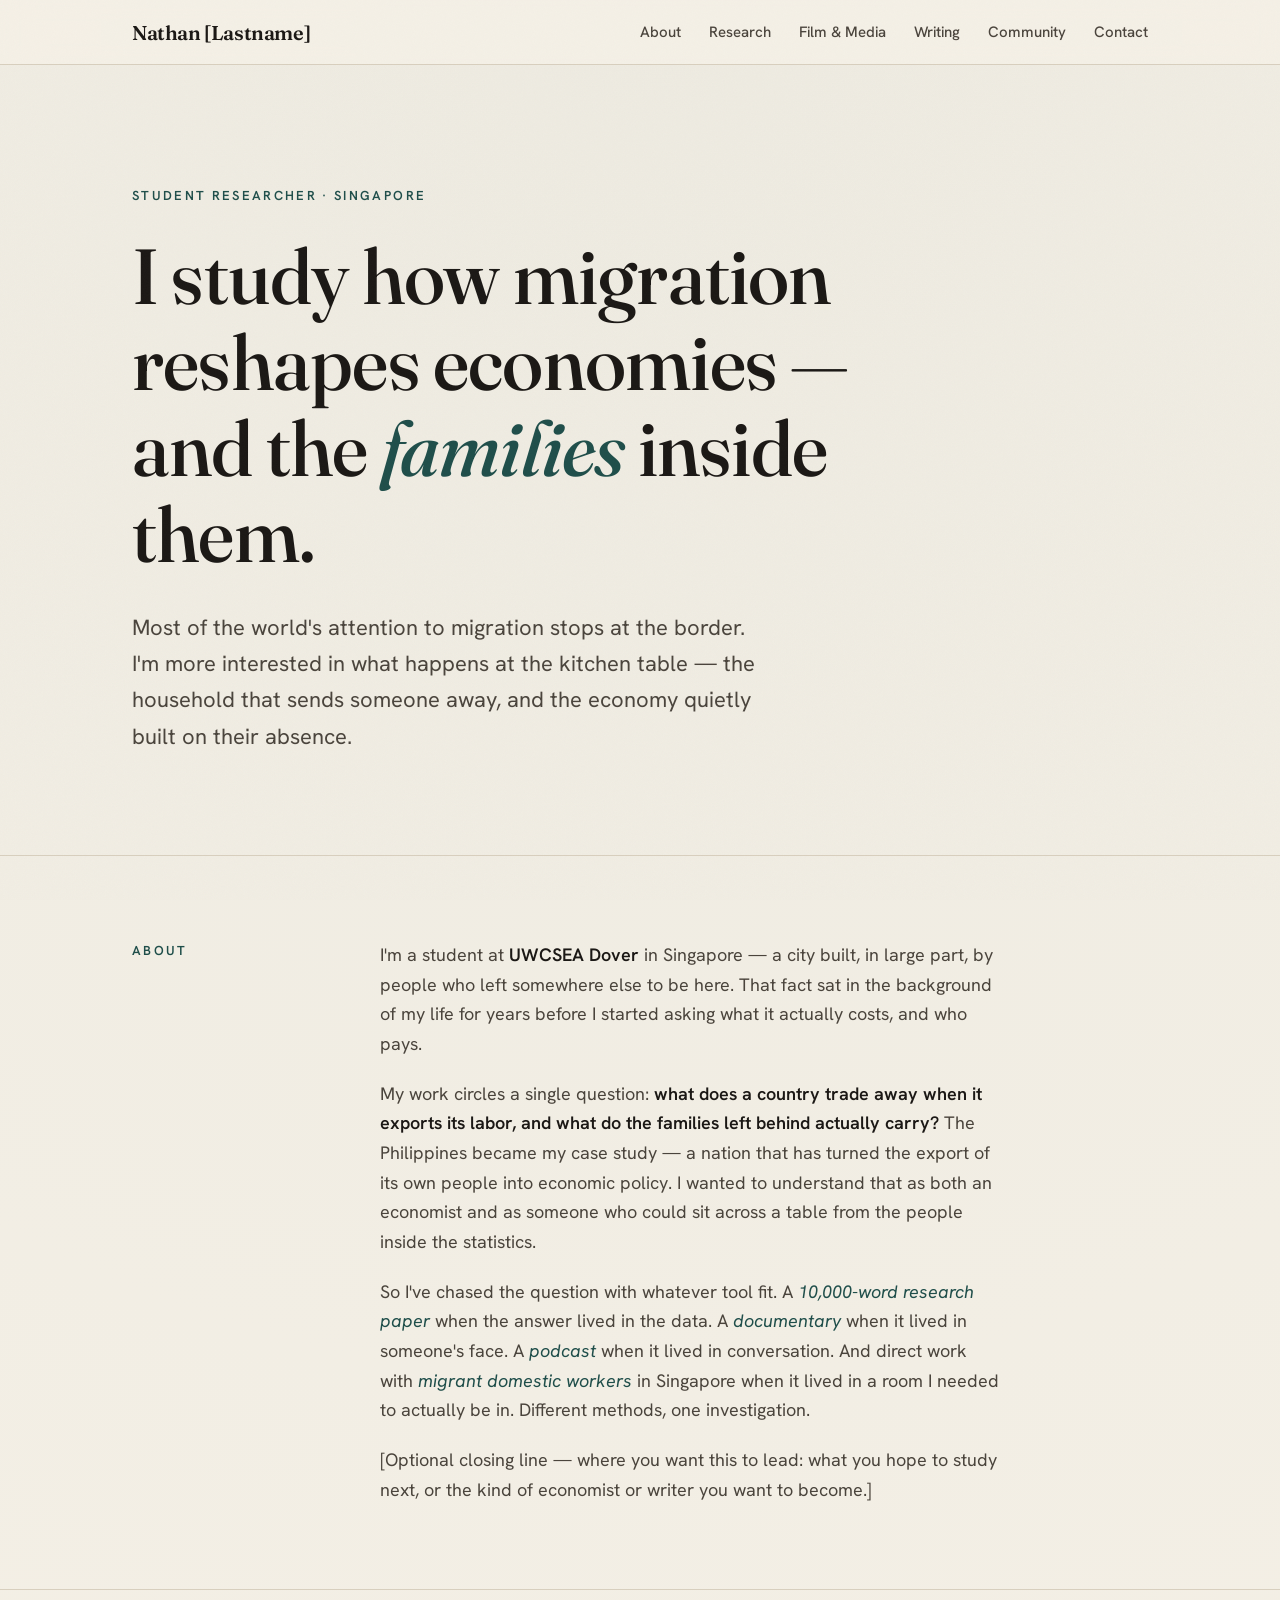
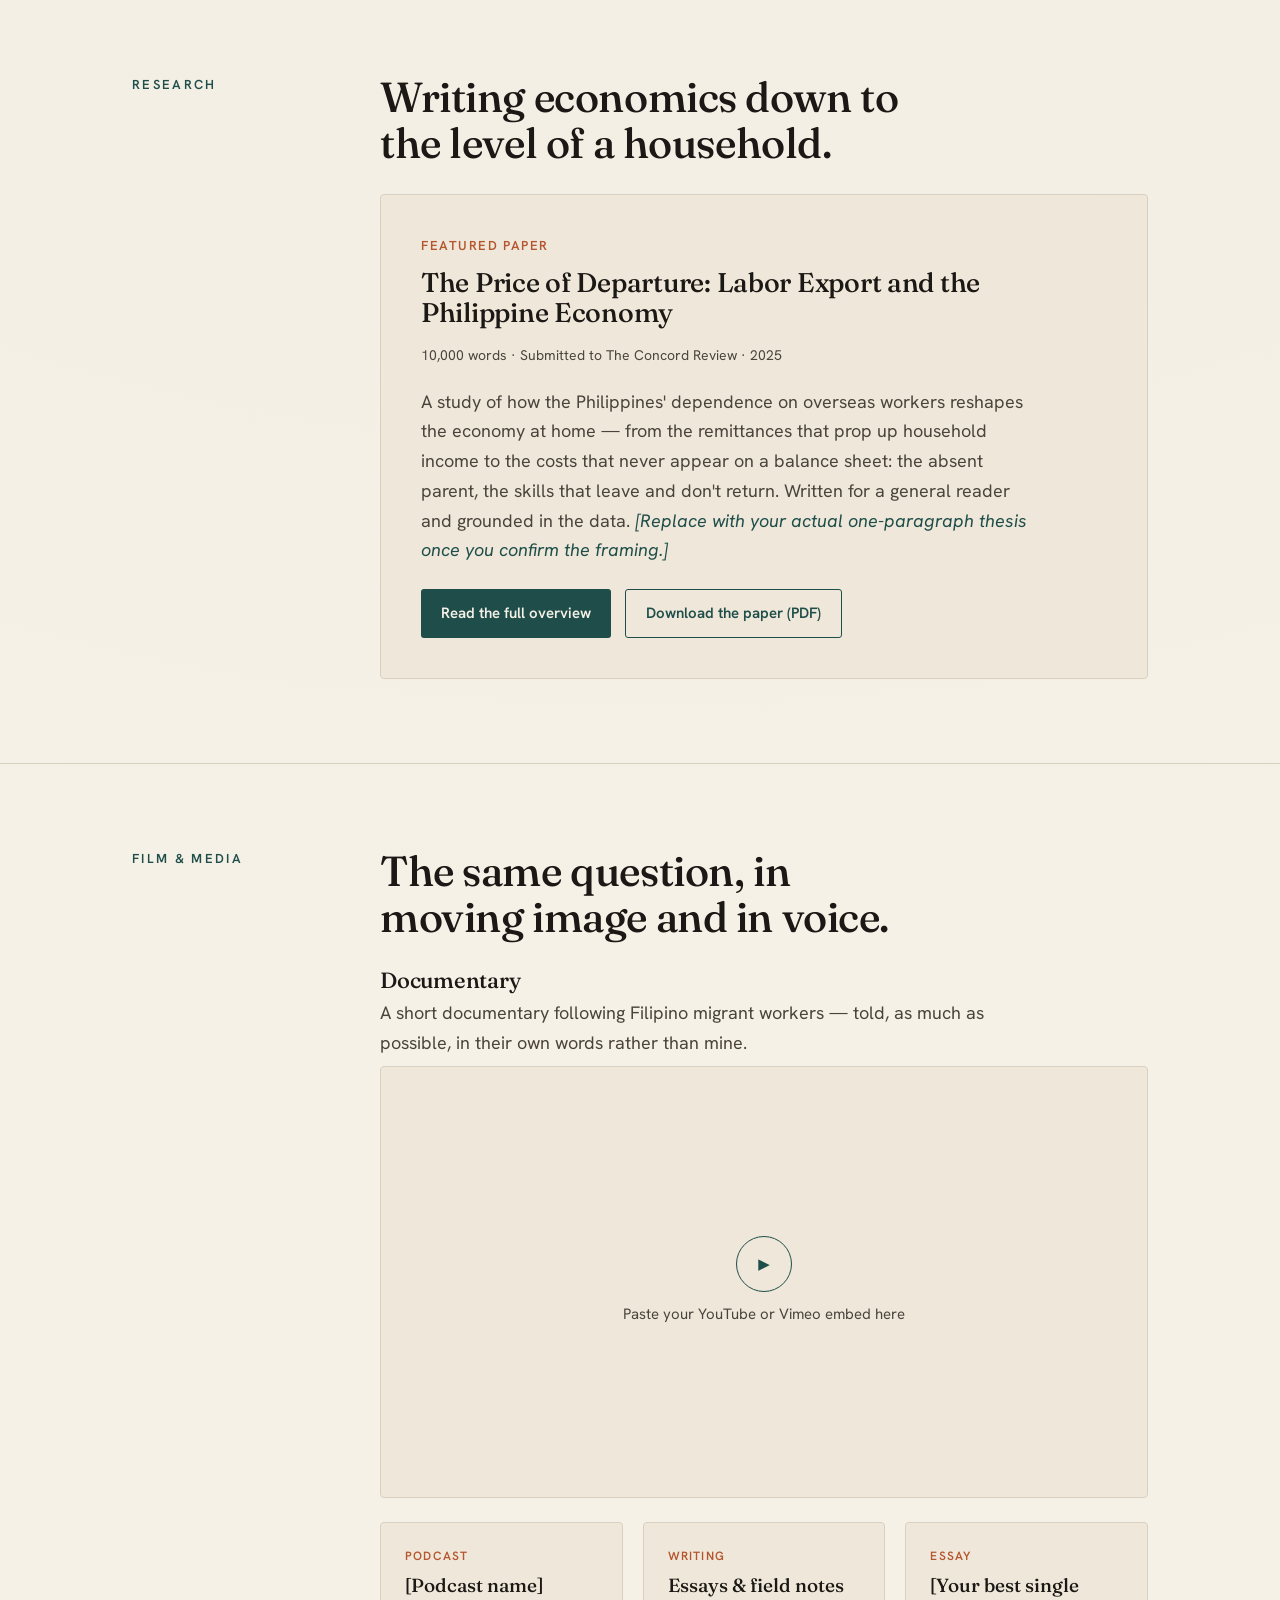
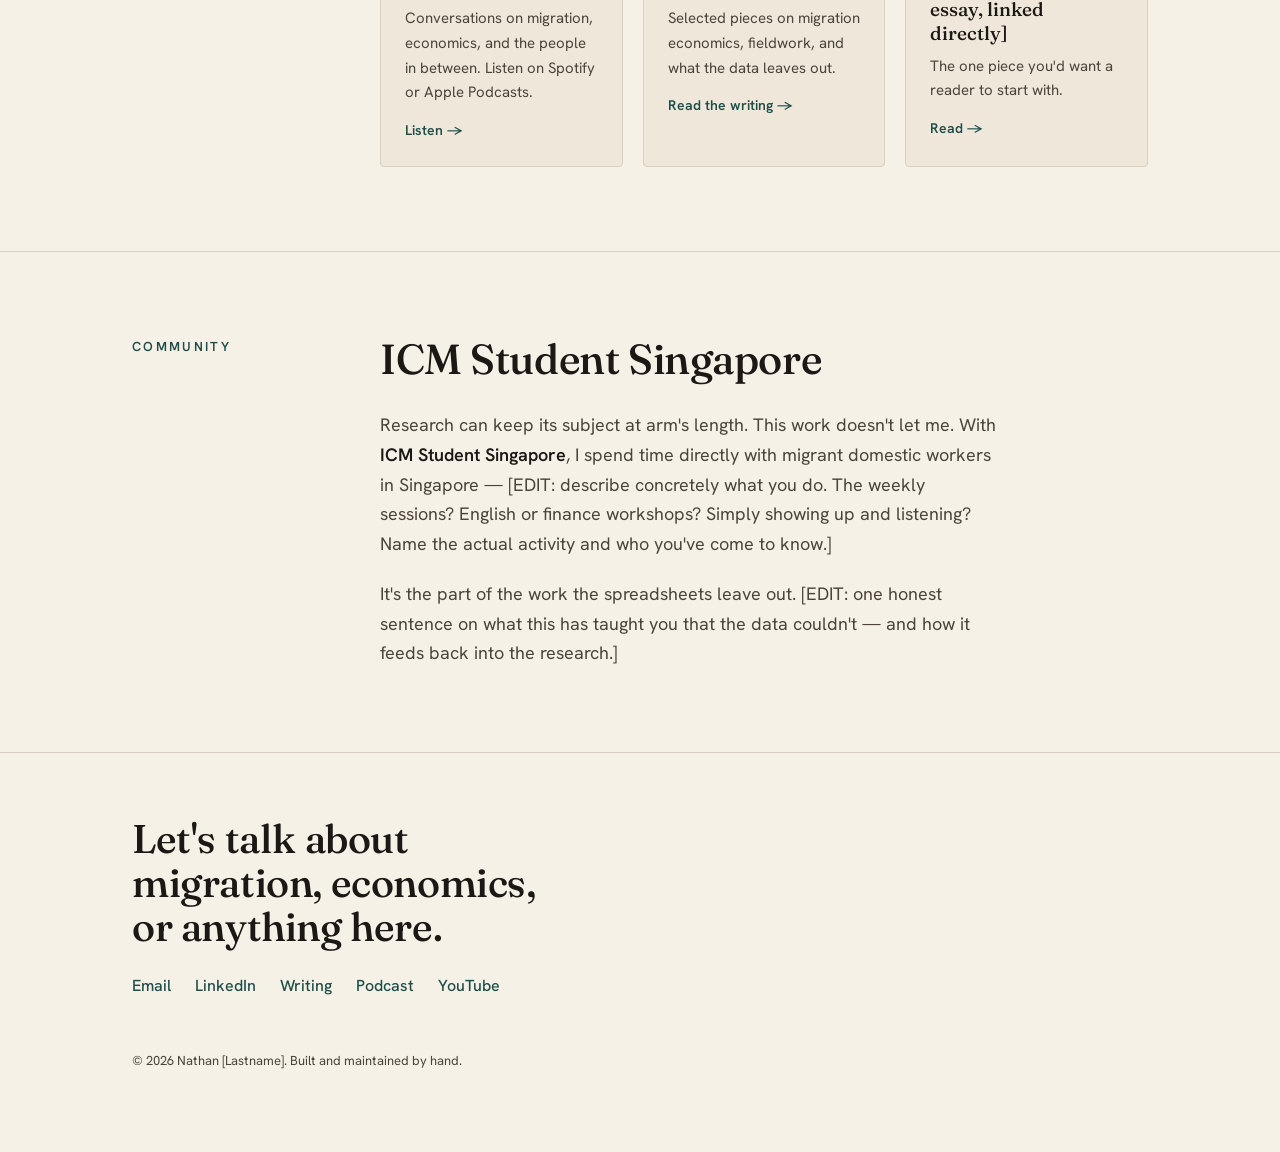
==== index.html @ 67491849 "Add files via upload" ====
<!DOCTYPE html>
<html lang="en">
<head>
<meta charset="UTF-8">
<meta name="viewport" content="width=device-width, initial-scale=1.0">
<title>Nathan [Lastname] — Migration Economics</title>
<meta name="description" content="Student researcher studying migration economics and the human texture of labor export.">
<link rel="preconnect" href="https://fonts.googleapis.com">
<link rel="preconnect" href="https://fonts.gstatic.com" crossorigin>
<link href="https://fonts.googleapis.com/css2?family=Fraunces:ital,opsz,wght@0,9..144,400;0,9..144,500;0,9..144,600;1,9..144,400&family=Hanken+Grotesk:wght@400;500;600&display=swap" rel="stylesheet">
<link rel="stylesheet" href="styles.css">
</head>
<body>

<nav>
  <div class="wrap">
    <a class="brand" href="index.html">Nathan [Lastname]</a>
    <div class="navlinks">
      <a href="#about">About</a>
      <a href="paper.html">Research</a>
      <a href="#media">Film &amp; Media</a>
      <a href="writing.html">Writing</a>
      <a href="#community">Community</a>
      <a href="#contact">Contact</a>
    </div>
  </div>
</nav>

<!-- ===================== HERO ===================== -->
<header class="hero" id="top">
  <div class="wrap">
    <div class="eyebrow reveal d1">Student Researcher &middot; Singapore</div>
    <h1 class="reveal d2">I study how migration reshapes economies &mdash; and the <em>families</em> inside them.</h1>
    <p class="lead reveal d3">
      Most of the world's attention to migration stops at the border. I'm more
      interested in what happens at the kitchen table &mdash; the household that sends
      someone away, and the economy quietly built on their absence.
    </p>
  </div>
</header>

<!-- ===================== ABOUT ===================== -->
<!-- FIRST-PASS COPY: written in a plausible voice. Make it TRUE to Nathan's
     actual story before publishing, especially the biographical specifics. -->
<section id="about">
  <div class="wrap split">
    <div class="sec-label">About</div>
    <div class="prose">
      <p>
        I'm a student at <strong>UWCSEA Dover</strong> in Singapore &mdash; a city built,
        in large part, by people who left somewhere else to be here. That fact sat
        in the background of my life for years before I started asking what it
        actually costs, and who pays.
      </p>
      <p>
        My work circles a single question: <strong>what does a country trade away
        when it exports its labor, and what do the families left behind actually
        carry?</strong> The Philippines became my case study &mdash; a nation that has
        turned the export of its own people into economic policy. I wanted to
        understand that as both an economist and as someone who could sit across a
        table from the people inside the statistics.
      </p>
      <p>
        So I've chased the question with whatever tool fit. A <em>10,000-word
        research paper</em> when the answer lived in the data. A <em>documentary</em>
        when it lived in someone's face. A <em>podcast</em> when it lived in
        conversation. And direct work with <em>migrant domestic workers</em> in
        Singapore when it lived in a room I needed to actually be in. Different
        methods, one investigation.
      </p>
      <p>
        [Optional closing line &mdash; where you want this to lead: what you hope to study
        next, or the kind of economist or writer you want to become.]
      </p>
    </div>
  </div>
</section>

<!-- ===================== RESEARCH ===================== -->
<section id="research">
  <div class="wrap split">
    <div class="sec-label">Research</div>
    <div>
      <h2 class="sec-title">Writing economics down to the level of a household.</h2>
      <div class="feature">
        <div class="kicker">Featured Paper</div>
        <h3>The Price of Departure: Labor Export and the Philippine Economy</h3>
        <div class="meta">10,000 words &middot; Submitted to The Concord Review &middot; 2025</div>
        <div class="prose" style="margin-bottom:24px;">
          <p>
            A study of how the Philippines' dependence on overseas workers reshapes
            the economy at home &mdash; from the remittances that prop up household income
            to the costs that never appear on a balance sheet: the absent parent, the
            skills that leave and don't return. Written for a general reader and
            grounded in the data. <em>[Replace with your actual one-paragraph thesis
            once you confirm the framing.]</em>
          </p>
        </div>
        <div class="btn-row">
          <a class="btn" href="paper.html">Read the full overview</a>
          <a class="btn ghost" href="#">Download the paper (PDF)</a>
        </div>
      </div>
    </div>
  </div>
</section>

<!-- ===================== FILM & MEDIA ===================== -->
<section id="media">
  <div class="wrap split">
    <div class="sec-label">Film &amp; Media</div>
    <div>
      <h2 class="sec-title">The same question, in moving image and in voice.</h2>

      <h3 style="font-size:22px;margin:8px 0 6px;">Documentary</h3>
      <p class="prose" style="margin-bottom:8px;">
        A short documentary following Filipino migrant workers &mdash; told, as much as
        possible, in their own words rather than mine.
      </p>
      <div class="video-frame">
        <!-- TO EMBED: replace this placeholder with your YouTube/Vimeo iframe -->
        <div class="video-placeholder">
          <div class="play">&#9654;</div>
          <div>Paste your YouTube or Vimeo embed here</div>
        </div>
      </div>

      <div class="cards">
        <a class="card" href="#">
          <div class="tag">Podcast</div>
          <h4>[Podcast name]</h4>
          <p>Conversations on migration, economics, and the people in between. Listen on Spotify or Apple Podcasts.</p>
          <div class="arrow">Listen &rarr;</div>
        </a>
        <a class="card" href="writing.html">
          <div class="tag">Writing</div>
          <h4>Essays &amp; field notes</h4>
          <p>Selected pieces on migration economics, fieldwork, and what the data leaves out.</p>
          <div class="arrow">Read the writing &rarr;</div>
        </a>
        <a class="card" href="#">
          <div class="tag">Essay</div>
          <h4>[Your best single essay, linked directly]</h4>
          <p>The one piece you'd want a reader to start with.</p>
          <div class="arrow">Read &rarr;</div>
        </a>
      </div>
    </div>
  </div>
</section>

<!-- ===================== COMMUNITY ===================== -->
<section id="community">
  <div class="wrap split">
    <div class="sec-label">Community</div>
    <div class="prose">
      <h2 class="sec-title" style="color:var(--ink);">ICM Student Singapore</h2>
      <p>
        Research can keep its subject at arm's length. This work doesn't let me.
        With <strong>ICM Student Singapore</strong>, I spend time directly with
        migrant domestic workers in Singapore &mdash; [EDIT: describe concretely what you
        do. The weekly sessions? English or finance workshops? Simply showing up and
        listening? Name the actual activity and who you've come to know.]
      </p>
      <p>
        It's the part of the work the spreadsheets leave out. [EDIT: one honest
        sentence on what this has taught you that the data couldn't &mdash; and how it
        feeds back into the research.]
      </p>
    </div>
  </div>
</section>

<!-- ===================== FOOTER ===================== -->
<footer id="contact">
  <div class="wrap">
    <h2>Let's talk about migration, economics, or anything here.</h2>
    <div class="foot-links">
      <a href="mailto:hello@example.com">Email</a>
      <a href="#">LinkedIn</a>
      <a href="writing.html">Writing</a>
      <a href="#">Podcast</a>
      <a href="#">YouTube</a>
    </div>
    <div class="colophon">&copy; <span id="year"></span> Nathan [Lastname]. Built and maintained by hand.</div>
  </div>
</footer>

<script>document.getElementById('year').textContent = new Date().getFullYear();</script>
</body>
</html>
---- styles.css ----
/* ============================================================
   SHARED STYLES — edit the theme here once, applies to every page
   ============================================================ */
:root{
  --paper:      #F6F1E7;   /* warm background */
  --paper-2:    #EFE8DA;   /* slightly deeper panel */
  --ink:        #1B1815;   /* near-black text */
  --ink-soft:   #4A443C;   /* secondary text */
  --line:       #D8CFBE;   /* hairlines / borders */
  --accent:     #1F4E4A;   /* deep teal — the one accent color */
  --accent-2:   #B5562F;   /* clay, used very sparingly */
  --maxw:       1080px;
}

*{ box-sizing:border-box; margin:0; padding:0; }
html{ scroll-behavior:smooth; }

body{
  background:var(--paper);
  color:var(--ink);
  font-family:"Hanken Grotesk", system-ui, sans-serif;
  font-size:18px;
  line-height:1.65;
  -webkit-font-smoothing:antialiased;
  background-image:radial-gradient(circle at 50% 0%, rgba(31,78,74,0.04), transparent 60%);
}

/* faint film-grain overlay */
body::before{
  content:""; position:fixed; inset:0; pointer-events:none; z-index:9999; opacity:0.025;
  background-image:url("data:image/svg+xml,%3Csvg xmlns='http://www.w3.org/2000/svg' width='120' height='120'%3E%3Cfilter id='n'%3E%3CfeTurbulence type='fractalNoise' baseFrequency='0.9' numOctaves='3'/%3E%3C/filter%3E%3Crect width='100%25' height='100%25' filter='url(%23n)'/%3E%3C/svg%3E");
}

h1,h2,h3{ font-family:"Fraunces", Georgia, serif; font-weight:500; line-height:1.1; letter-spacing:-0.01em; }
a{ color:inherit; text-decoration:none; }
.wrap{ max-width:var(--maxw); margin:0 auto; padding:0 32px; }

/* ---------- NAV ---------- */
nav{
  position:sticky; top:0; z-index:100;
  background:rgba(246,241,231,0.82); backdrop-filter:blur(8px);
  border-bottom:1px solid var(--line);
}
nav .wrap{ display:flex; align-items:center; justify-content:space-between; height:64px; }
.brand{ font-family:"Fraunces", serif; font-size:20px; font-weight:600; letter-spacing:-0.02em; }
.navlinks{ display:flex; gap:28px; font-size:15px; font-weight:500; }
.navlinks a{ color:var(--ink-soft); position:relative; transition:color .2s; }
.navlinks a:hover, .navlinks a.active{ color:var(--accent); }
.navlinks a::after{ content:""; position:absolute; left:0; bottom:-4px; width:0; height:1.5px; background:var(--accent); transition:width .25s ease; }
.navlinks a:hover::after, .navlinks a.active::after{ width:100%; }
@media(max-width:680px){ .navlinks{ gap:18px; font-size:14px; } }

/* ---------- HERO ---------- */
header.hero{ padding:120px 0 100px; }
.hero .eyebrow{ font-size:13px; letter-spacing:0.18em; text-transform:uppercase; color:var(--accent); font-weight:600; margin-bottom:28px; }
.hero h1{ font-size:clamp(40px, 7vw, 78px); max-width:15ch; margin-bottom:32px; }
.hero h1 em{ font-style:italic; color:var(--accent); }
.hero p.lead{ font-size:clamp(18px,2.2vw,22px); max-width:52ch; color:var(--ink-soft); }

/* page-header (interior pages) */
header.page-head{ padding:96px 0 56px; }
header.page-head .eyebrow{ font-size:13px; letter-spacing:0.18em; text-transform:uppercase; color:var(--accent); font-weight:600; margin-bottom:20px; }
header.page-head h1{ font-size:clamp(34px,6vw,60px); max-width:18ch; margin-bottom:24px; }
header.page-head p.lead{ font-size:clamp(17px,2vw,20px); max-width:54ch; color:var(--ink-soft); }

/* staggered load */
.reveal{ opacity:0; transform:translateY(16px); animation:rise .8s cubic-bezier(.2,.7,.2,1) forwards; }
.reveal.d1{ animation-delay:.05s; } .reveal.d2{ animation-delay:.18s; } .reveal.d3{ animation-delay:.31s; }
@keyframes rise{ to{ opacity:1; transform:none; } }

/* ---------- SECTIONS ---------- */
section{ padding:84px 0; border-top:1px solid var(--line); }
.sec-label{ font-size:13px; letter-spacing:0.18em; text-transform:uppercase; color:var(--accent); font-weight:600; margin-bottom:18px; }
.sec-title{ font-size:clamp(28px,4vw,42px); margin-bottom:28px; max-width:20ch; }
.prose{ max-width:62ch; color:var(--ink-soft); }
.prose p + p{ margin-top:20px; }
.prose strong{ color:var(--ink); font-weight:600; }
.prose em{ color:var(--accent); font-style:italic; }
.split{ display:grid; grid-template-columns:200px 1fr; gap:48px; align-items:start; }
@media(max-width:760px){ .split{ grid-template-columns:1fr; gap:16px; } }

/* ---------- FEATURE CARD ---------- */
.feature{ background:var(--paper-2); border:1px solid var(--line); border-radius:4px; padding:40px; margin-top:8px; }
.feature .kicker{ font-size:13px; letter-spacing:0.12em; text-transform:uppercase; color:var(--accent-2); font-weight:600; }
.feature h3{ font-size:27px; margin:12px 0 16px; }
.feature .meta{ font-size:14px; color:var(--ink-soft); margin-bottom:20px; }

/* ---------- BUTTONS ---------- */
.btn{ display:inline-flex; align-items:center; gap:8px; font-weight:600; font-size:15px; color:var(--paper); background:var(--accent); padding:11px 20px; border-radius:3px; transition:transform .15s, background .2s; }
.btn:hover{ background:#163a37; transform:translateY(-1px); }
.btn.ghost{ background:transparent; color:var(--accent); border:1px solid var(--accent); }
.btn.ghost:hover{ background:var(--accent); color:var(--paper); }
.btn-row{ display:flex; gap:14px; flex-wrap:wrap; }

/* ---------- VIDEO ---------- */
.video-frame{ position:relative; width:100%; aspect-ratio:16/9; background:var(--paper-2); border:1px solid var(--line); border-radius:4px; overflow:hidden; margin:8px 0 16px; }
.video-frame iframe{ position:absolute; inset:0; width:100%; height:100%; border:0; }
.video-placeholder{ position:absolute; inset:0; display:flex; flex-direction:column; align-items:center; justify-content:center; gap:10px; color:var(--ink-soft); text-align:center; padding:24px; font-size:15px; }
.video-placeholder .play{ width:56px; height:56px; border-radius:50%; border:1.5px solid var(--accent); display:flex; align-items:center; justify-content:center; color:var(--accent); }

/* ---------- CARDS ---------- */
.cards{ display:grid; grid-template-columns:repeat(auto-fit, minmax(240px,1fr)); gap:20px; margin-top:24px; }
.card{ background:var(--paper-2); border:1px solid var(--line); border-radius:4px; padding:24px; transition:transform .18s, border-color .2s; }
.card:hover{ transform:translateY(-3px); border-color:var(--accent); }
.card .tag{ font-size:12px; letter-spacing:0.1em; text-transform:uppercase; color:var(--accent-2); font-weight:600; }
.card h4{ font-family:"Fraunces",serif; font-size:19px; font-weight:500; margin:8px 0 8px; line-height:1.25; }
.card p{ font-size:15px; color:var(--ink-soft); }
.card .arrow{ margin-top:14px; font-size:14px; font-weight:600; color:var(--accent); }

/* ---------- WRITING LIST (essay index) ---------- */
.entry{ display:block; padding:32px 0; border-top:1px solid var(--line); transition:padding-left .2s; }
.entry:hover{ padding-left:10px; }
.entry:last-child{ border-bottom:1px solid var(--line); }
.entry .date{ font-size:13px; letter-spacing:0.08em; text-transform:uppercase; color:var(--accent-2); font-weight:600; }
.entry h3{ font-size:26px; margin:8px 0 10px; }
.entry p{ color:var(--ink-soft); max-width:60ch; }
.entry .arrow{ margin-top:12px; font-size:14px; font-weight:600; color:var(--accent); display:inline-block; }

/* ---------- PAPER PAGE bits ---------- */
.abstract{ font-size:20px; line-height:1.7; color:var(--ink); max-width:62ch; }
.abstract::first-letter{ font-family:"Fraunces",serif; font-size:64px; float:left; line-height:0.8; padding:8px 14px 0 0; color:var(--accent); }
.findings{ list-style:none; margin-top:8px; }
.findings li{ position:relative; padding:18px 0 18px 40px; border-bottom:1px solid var(--line); color:var(--ink-soft); }
.findings li:before{ content:counter(f,decimal-leading-zero); counter-increment:f; position:absolute; left:0; top:18px; font-family:"Fraunces",serif; color:var(--accent); font-size:18px; }
.findings{ counter-reset:f; }
.meta-grid{ display:grid; grid-template-columns:repeat(auto-fit,minmax(160px,1fr)); gap:24px; margin-top:8px; }
.meta-grid .item .k{ font-size:12px; letter-spacing:0.1em; text-transform:uppercase; color:var(--accent-2); font-weight:600; }
.meta-grid .item .v{ font-family:"Fraunces",serif; font-size:19px; margin-top:4px; }

/* ---------- FOOTER ---------- */
footer{ border-top:1px solid var(--line); padding:64px 0 80px; }
footer h2{ font-size:clamp(26px,4vw,40px); max-width:16ch; margin-bottom:24px; }
.foot-links{ display:flex; gap:24px; flex-wrap:wrap; font-weight:500; font-size:16px; }
.foot-links a{ color:var(--accent); border-bottom:1px solid transparent; padding-bottom:2px; transition:border-color .2s; }
.foot-links a:hover{ border-color:var(--accent); }
.colophon{ margin-top:48px; font-size:13px; color:var(--ink-soft); }
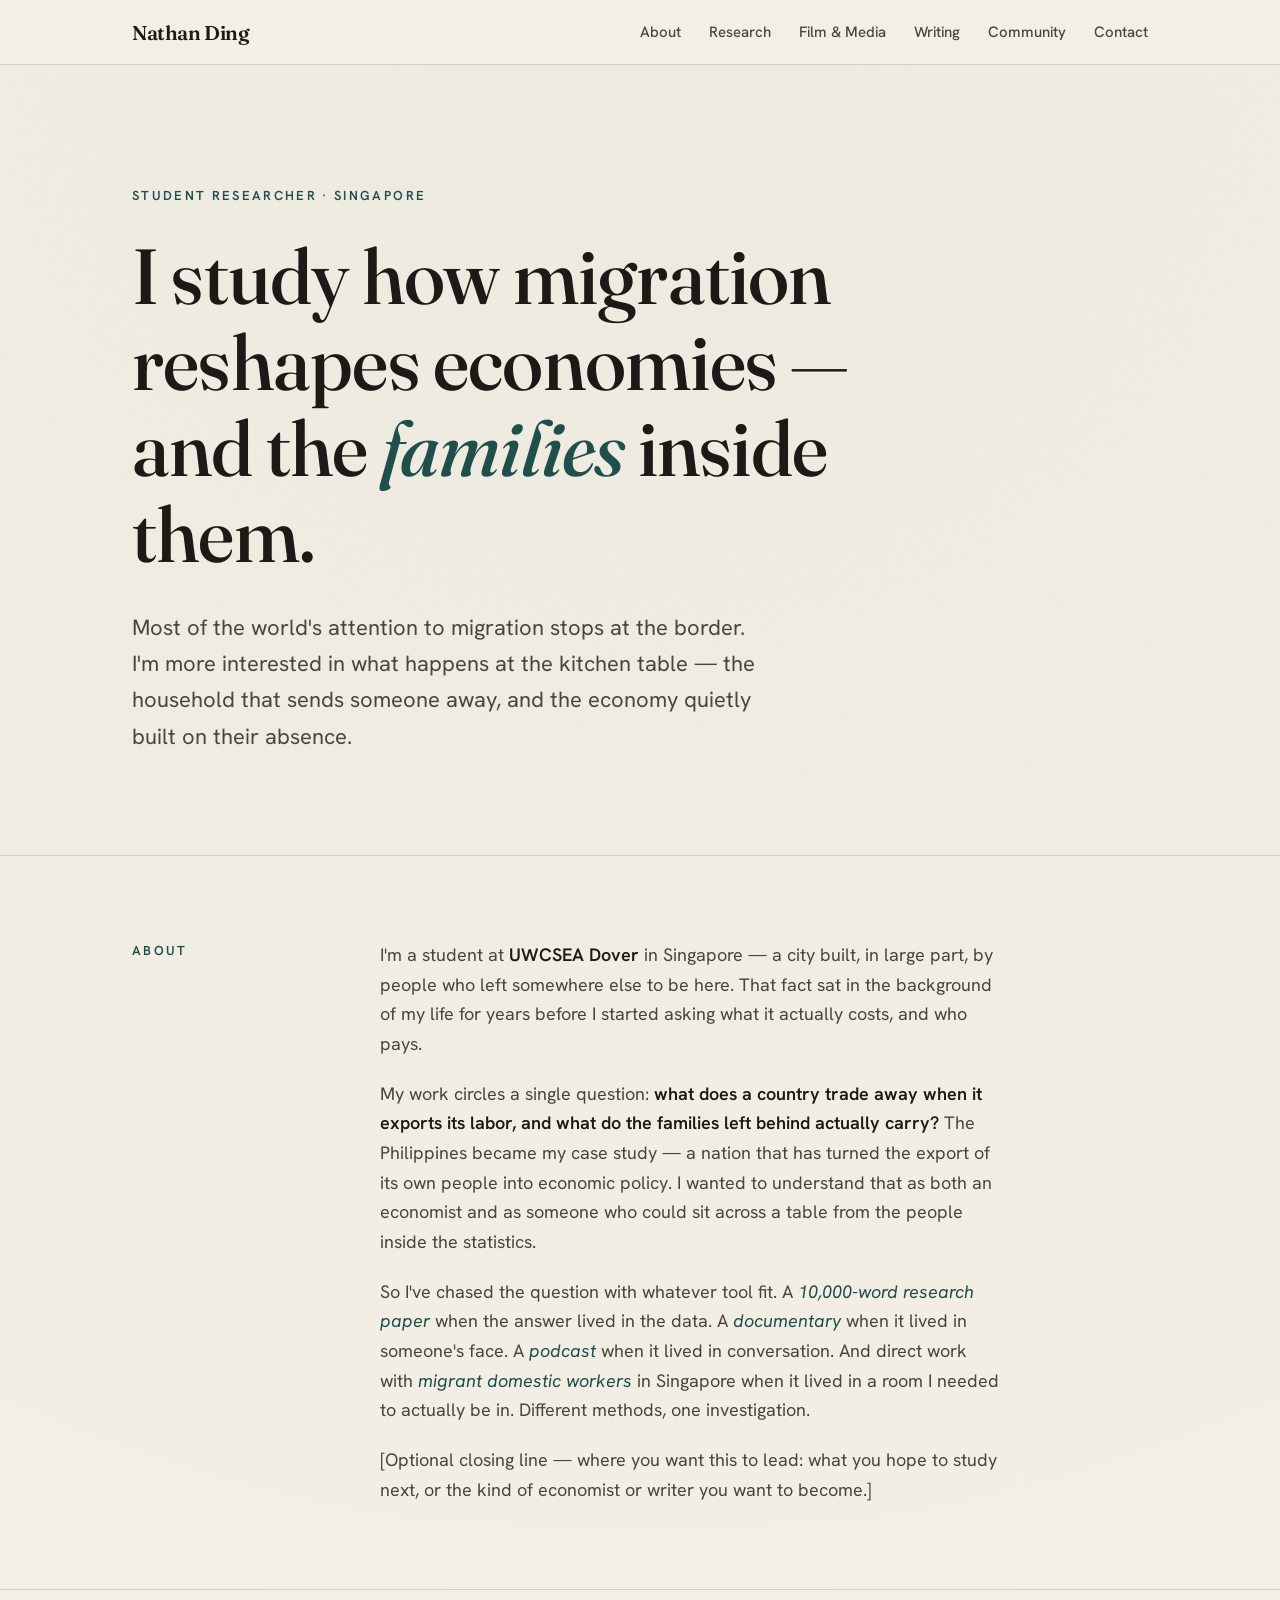
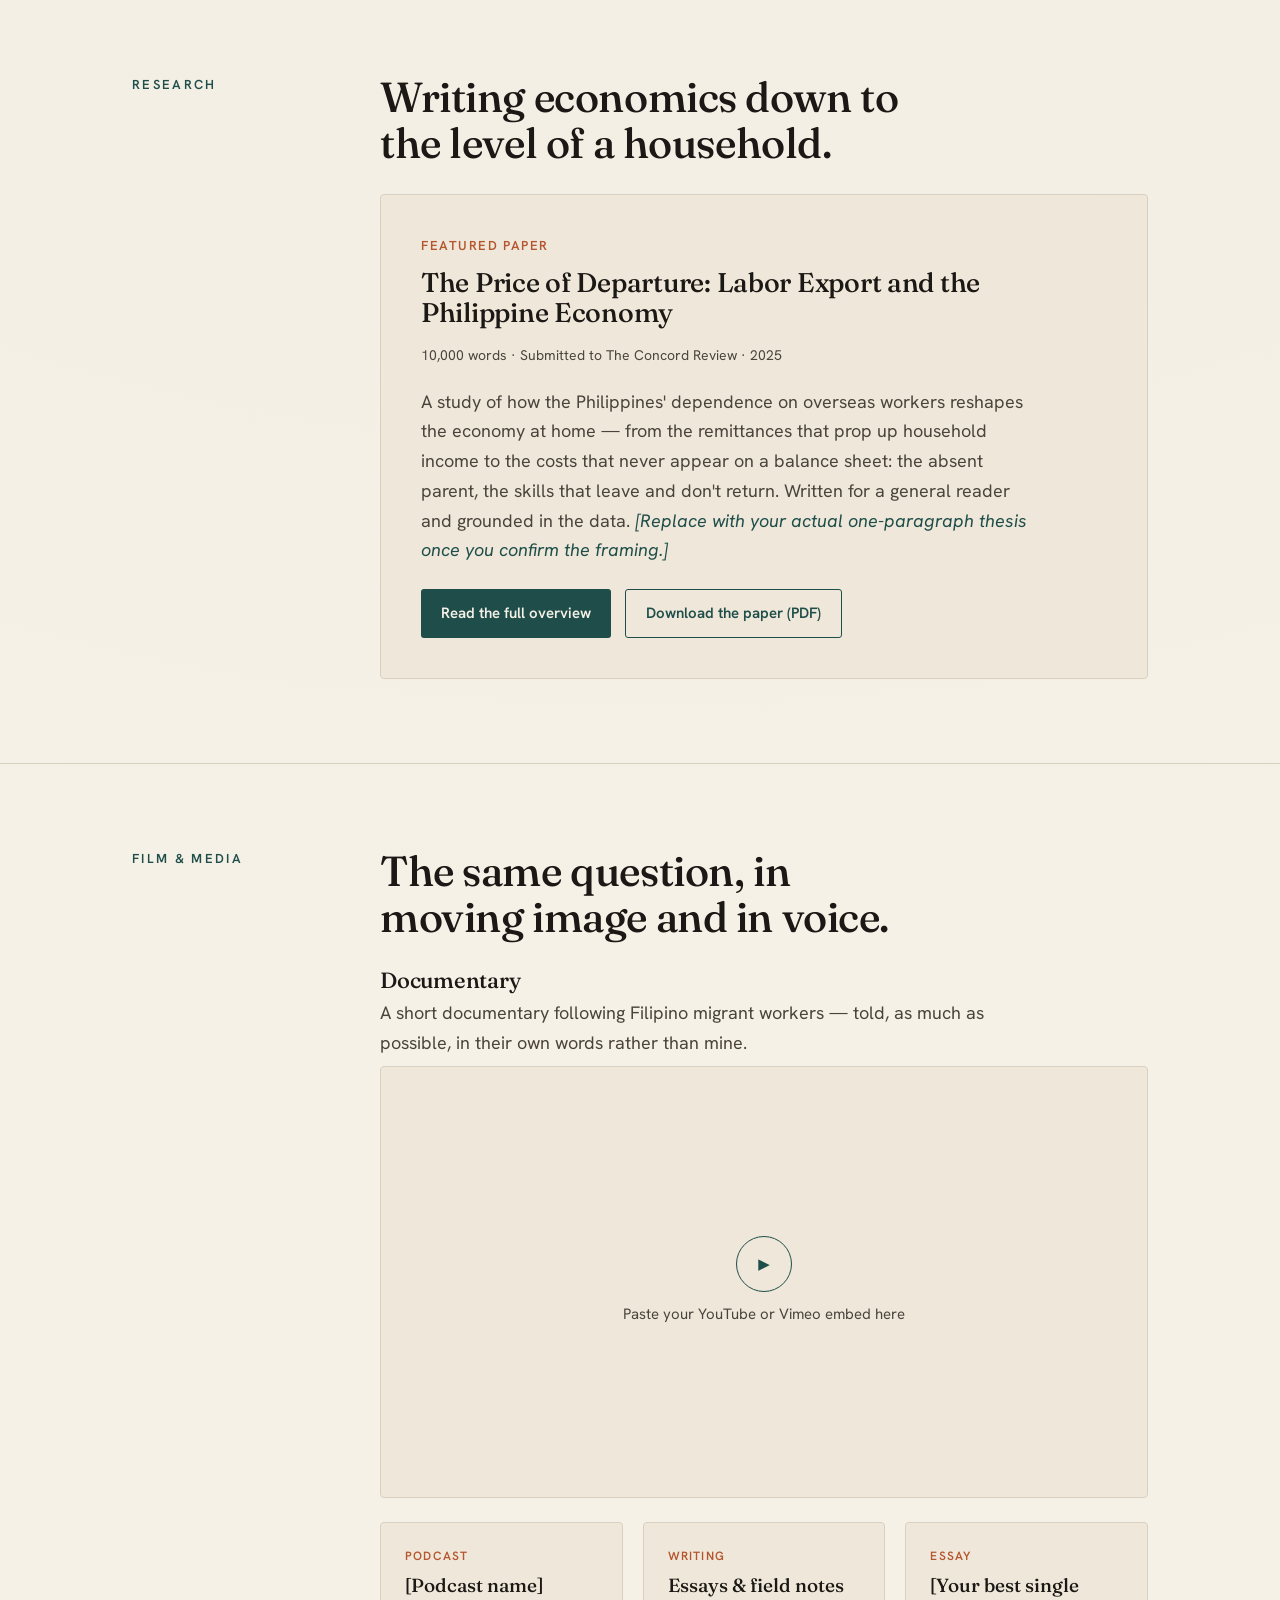
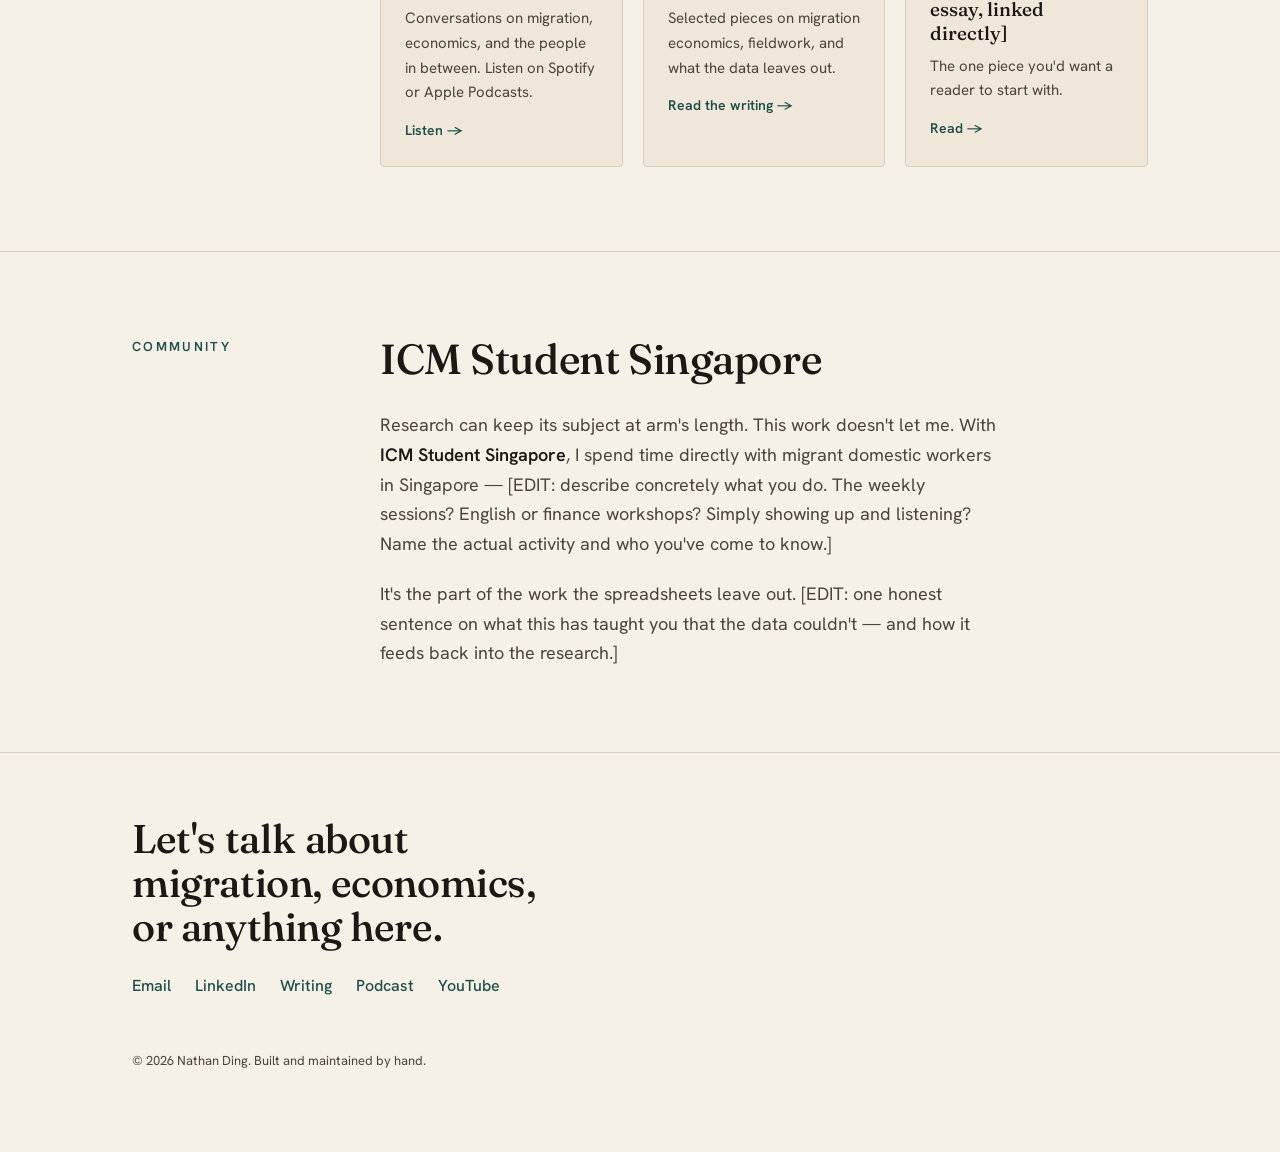
==== commit e0aba308: "Add files via upload" ====
--- a/index.html
+++ b/index.html
@@ -3,7 +3,7 @@
 <head>
 <meta charset="UTF-8">
 <meta name="viewport" content="width=device-width, initial-scale=1.0">
-<title>Nathan [Lastname] — Migration Economics</title>
+<title>Nathan Ding — Migration Economics</title>
 <meta name="description" content="Student researcher studying migration economics and the human texture of labor export.">
 <link rel="preconnect" href="https://fonts.googleapis.com">
 <link rel="preconnect" href="https://fonts.gstatic.com" crossorigin>
@@ -14,7 +14,7 @@
 
 <nav>
   <div class="wrap">
-    <a class="brand" href="index.html">Nathan [Lastname]</a>
+    <a class="brand" href="index.html">Nathan Ding</a>
     <div class="navlinks">
       <a href="#about">About</a>
       <a href="paper.html">Research</a>
@@ -182,7 +182,7 @@
       <a href="#">Podcast</a>
       <a href="#">YouTube</a>
     </div>
-    <div class="colophon">&copy; <span id="year"></span> Nathan [Lastname]. Built and maintained by hand.</div>
+    <div class="colophon">&copy; <span id="year"></span> Nathan Ding. Built and maintained by hand.</div>
   </div>
 </footer>
 
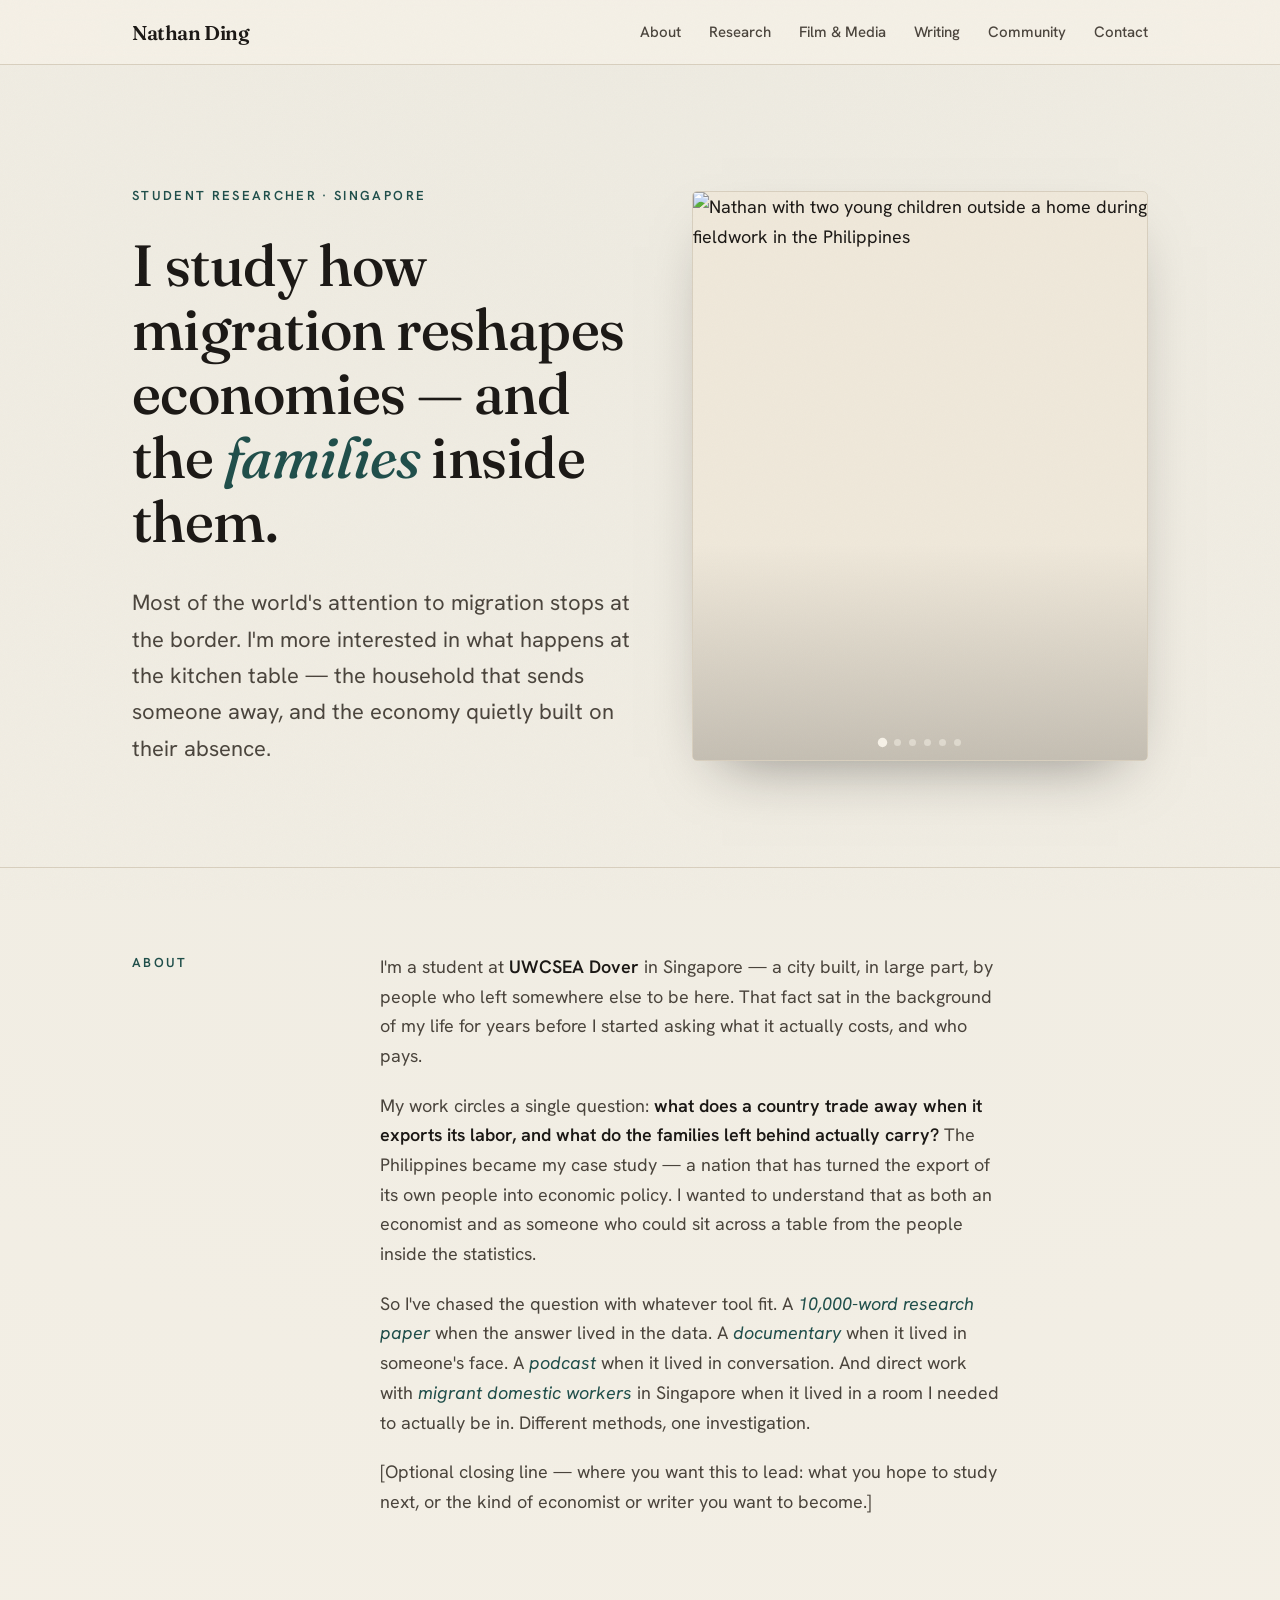
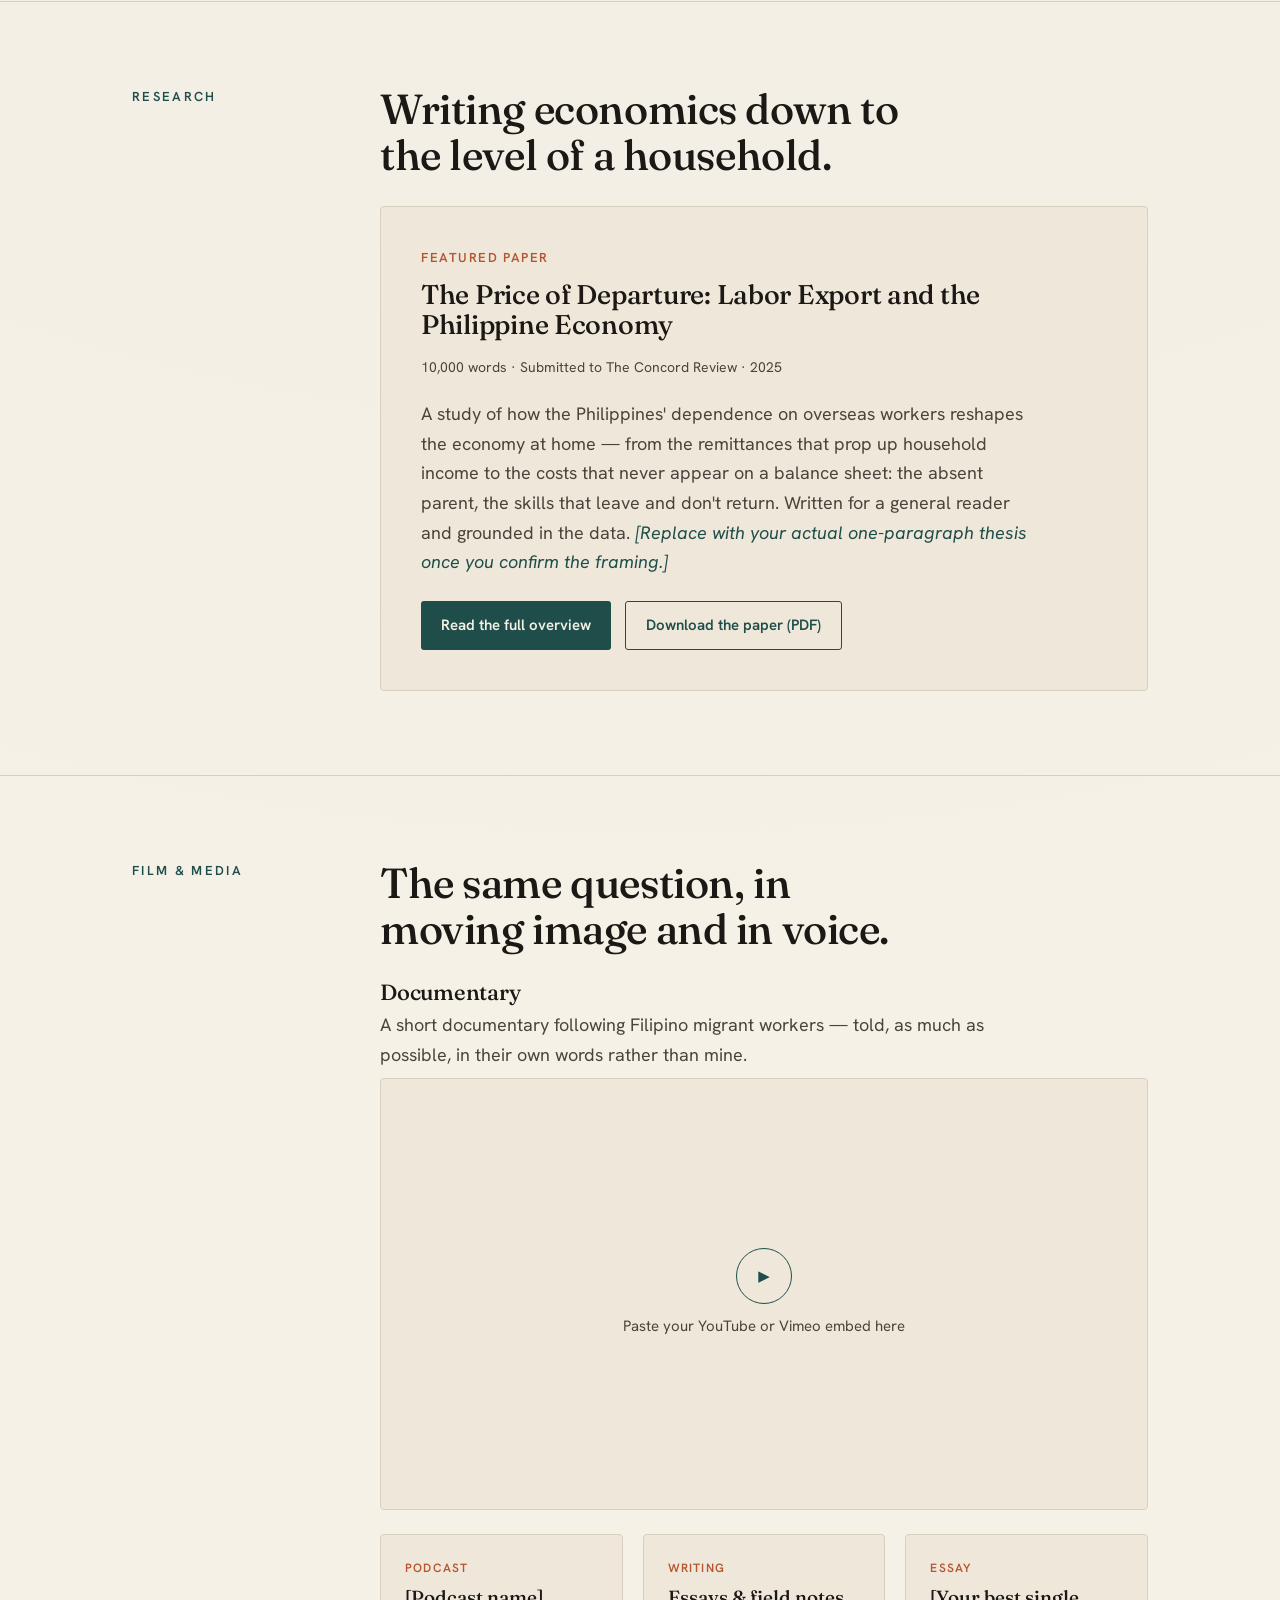
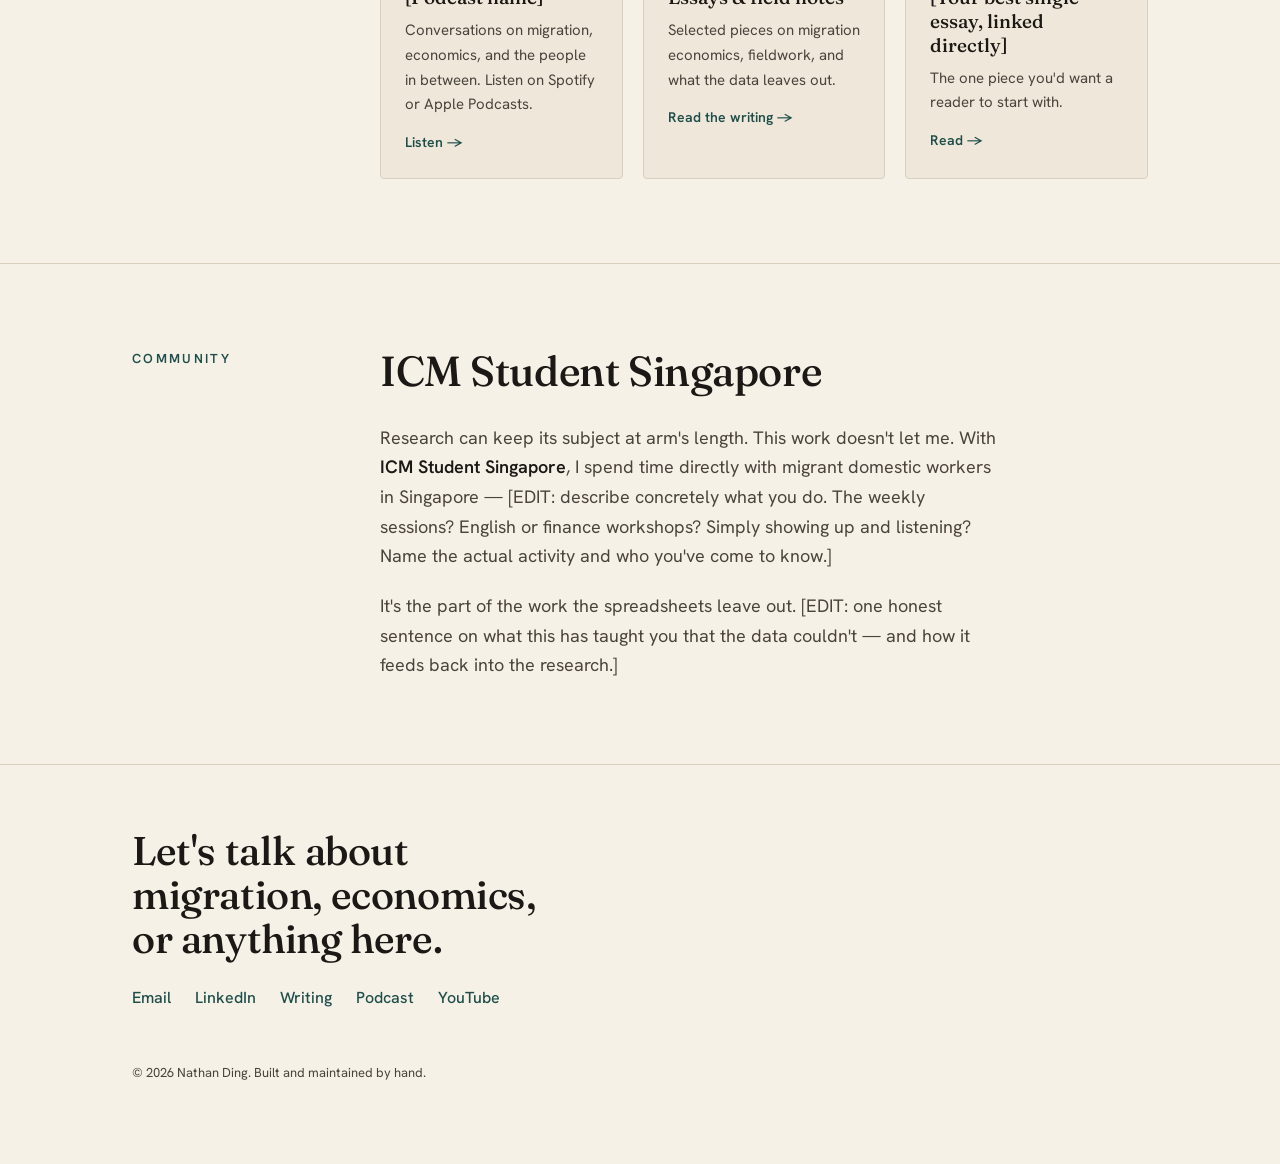
==== commit 14792daa: "Add files via upload" ====
--- a/index.html
+++ b/index.html
@@ -28,14 +28,29 @@
 
 <!-- ===================== HERO ===================== -->
 <header class="hero" id="top">
-  <div class="wrap">
-    <div class="eyebrow reveal d1">Student Researcher &middot; Singapore</div>
-    <h1 class="reveal d2">I study how migration reshapes economies &mdash; and the <em>families</em> inside them.</h1>
-    <p class="lead reveal d3">
-      Most of the world's attention to migration stops at the border. I'm more
-      interested in what happens at the kitchen table &mdash; the household that sends
-      someone away, and the economy quietly built on their absence.
-    </p>
+  <div class="wrap hero-grid">
+    <div>
+      <div class="eyebrow reveal d1">Student Researcher &middot; Singapore</div>
+      <h1 class="reveal d2">I study how migration reshapes economies &mdash; and the <em>families</em> inside them.</h1>
+      <p class="lead reveal d3">
+        Most of the world's attention to migration stops at the border. I'm more
+        interested in what happens at the kitchen table &mdash; the household that sends
+        someone away, and the economy quietly built on their absence.
+      </p>
+    </div>
+
+    <!-- ROTATING SLIDESHOW. To add/remove a photo: add or delete an <img> line.
+         The first image needs class="is-active"; the script handles the rest.
+         EDIT the alt="" text to accurately describe each photo. -->
+    <div class="slideshow reveal d3" id="slideshow" role="group" aria-label="Photos from fieldwork and community work">
+      <img src="images/photo-3.jpg" class="is-active" alt="Nathan with two young children outside a home during fieldwork in the Philippines">
+      <img src="images/photo-1.jpg" alt="Nathan presenting at an ICM Students Singapore session">
+      <img src="images/photo-4.jpg" alt="Nathan sitting with community members during fieldwork">
+      <img src="images/photo-6.jpg" alt="A gathering with community members and donated supplies">
+      <img src="images/photo-5.jpg" alt="Nathan and a community member at a build site">
+      <img src="images/photo-2.jpg" alt="The ICM Students Singapore team after a session">
+      <div class="slide-dots" id="slideDots"></div>
+    </div>
   </div>
 </header>
 
@@ -186,6 +201,37 @@
   </div>
 </footer>
 
-<script>document.getElementById('year').textContent = new Date().getFullYear();</script>
+<script>
+  document.getElementById('year').textContent = new Date().getFullYear();
+
+  // ----- Hero slideshow -----
+  (function(){
+    var show = document.getElementById('slideshow');
+    if(!show) return;
+    var imgs = [].slice.call(show.querySelectorAll('img'));
+    var dotsWrap = document.getElementById('slideDots');
+    var i = 0, timer = null;
+    var reduce = window.matchMedia && window.matchMedia('(prefers-reduced-motion: reduce)').matches;
+
+    imgs.forEach(function(_, idx){
+      var b = document.createElement('button');
+      b.setAttribute('aria-label', 'Show photo ' + (idx + 1));
+      if(idx === 0) b.className = 'is-active';
+      b.addEventListener('click', function(){ go(idx); restart(); });
+      dotsWrap.appendChild(b);
+    });
+    var dots = [].slice.call(dotsWrap.children);
+
+    function go(n){
+      imgs[i].classList.remove('is-active'); dots[i].classList.remove('is-active');
+      i = n;
+      imgs[i].classList.add('is-active'); dots[i].classList.add('is-active');
+    }
+    function next(){ go((i + 1) % imgs.length); }
+    function start(){ if(!reduce) timer = setInterval(next, 4500); }
+    function restart(){ clearInterval(timer); start(); }
+    start();
+  })();
+</script>
 </body>
 </html>
--- a/styles.css
+++ b/styles.css
@@ -134,3 +134,31 @@
 .foot-links a{ color:var(--accent); border-bottom:1px solid transparent; padding-bottom:2px; transition:border-color .2s; }
 .foot-links a:hover{ border-color:var(--accent); }
 .colophon{ margin-top:48px; font-size:13px; color:var(--ink-soft); }
+
+/* ============================================================
+   HERO SLIDESHOW (added)
+   ============================================================ */
+.hero-grid{ display:grid; grid-template-columns:1.05fr 0.95fr; gap:56px; align-items:center; }
+@media(max-width:860px){ .hero-grid{ grid-template-columns:1fr; gap:40px; } }
+.hero-grid h1{ font-size:clamp(34px,4.6vw,58px); }
+
+.slideshow{
+  position:relative; width:100%; aspect-ratio:4/5;
+  border-radius:5px; overflow:hidden; border:1px solid var(--line);
+  background:var(--paper-2); box-shadow:0 26px 60px -30px rgba(27,24,21,0.5);
+}
+.slideshow img{
+  position:absolute; inset:0; width:100%; height:100%;
+  object-fit:cover; opacity:0; transition:opacity 1.4s ease;
+}
+.slideshow img.is-active{ opacity:1; }
+.slideshow::after{ content:""; position:absolute; inset:0; pointer-events:none;
+  background:linear-gradient(180deg, transparent 62%, rgba(27,24,21,0.20)); }
+
+.slide-dots{ position:absolute; bottom:14px; left:0; right:0; z-index:2;
+  display:flex; gap:8px; justify-content:center; }
+.slide-dots button{ width:7px; height:7px; border-radius:50%; border:0; padding:0;
+  cursor:pointer; background:rgba(246,241,231,0.5); transition:background .25s, transform .25s; }
+.slide-dots button.is-active{ background:var(--paper); transform:scale(1.35); }
+
+@media(prefers-reduced-motion:reduce){ .slideshow img{ transition:none; } }
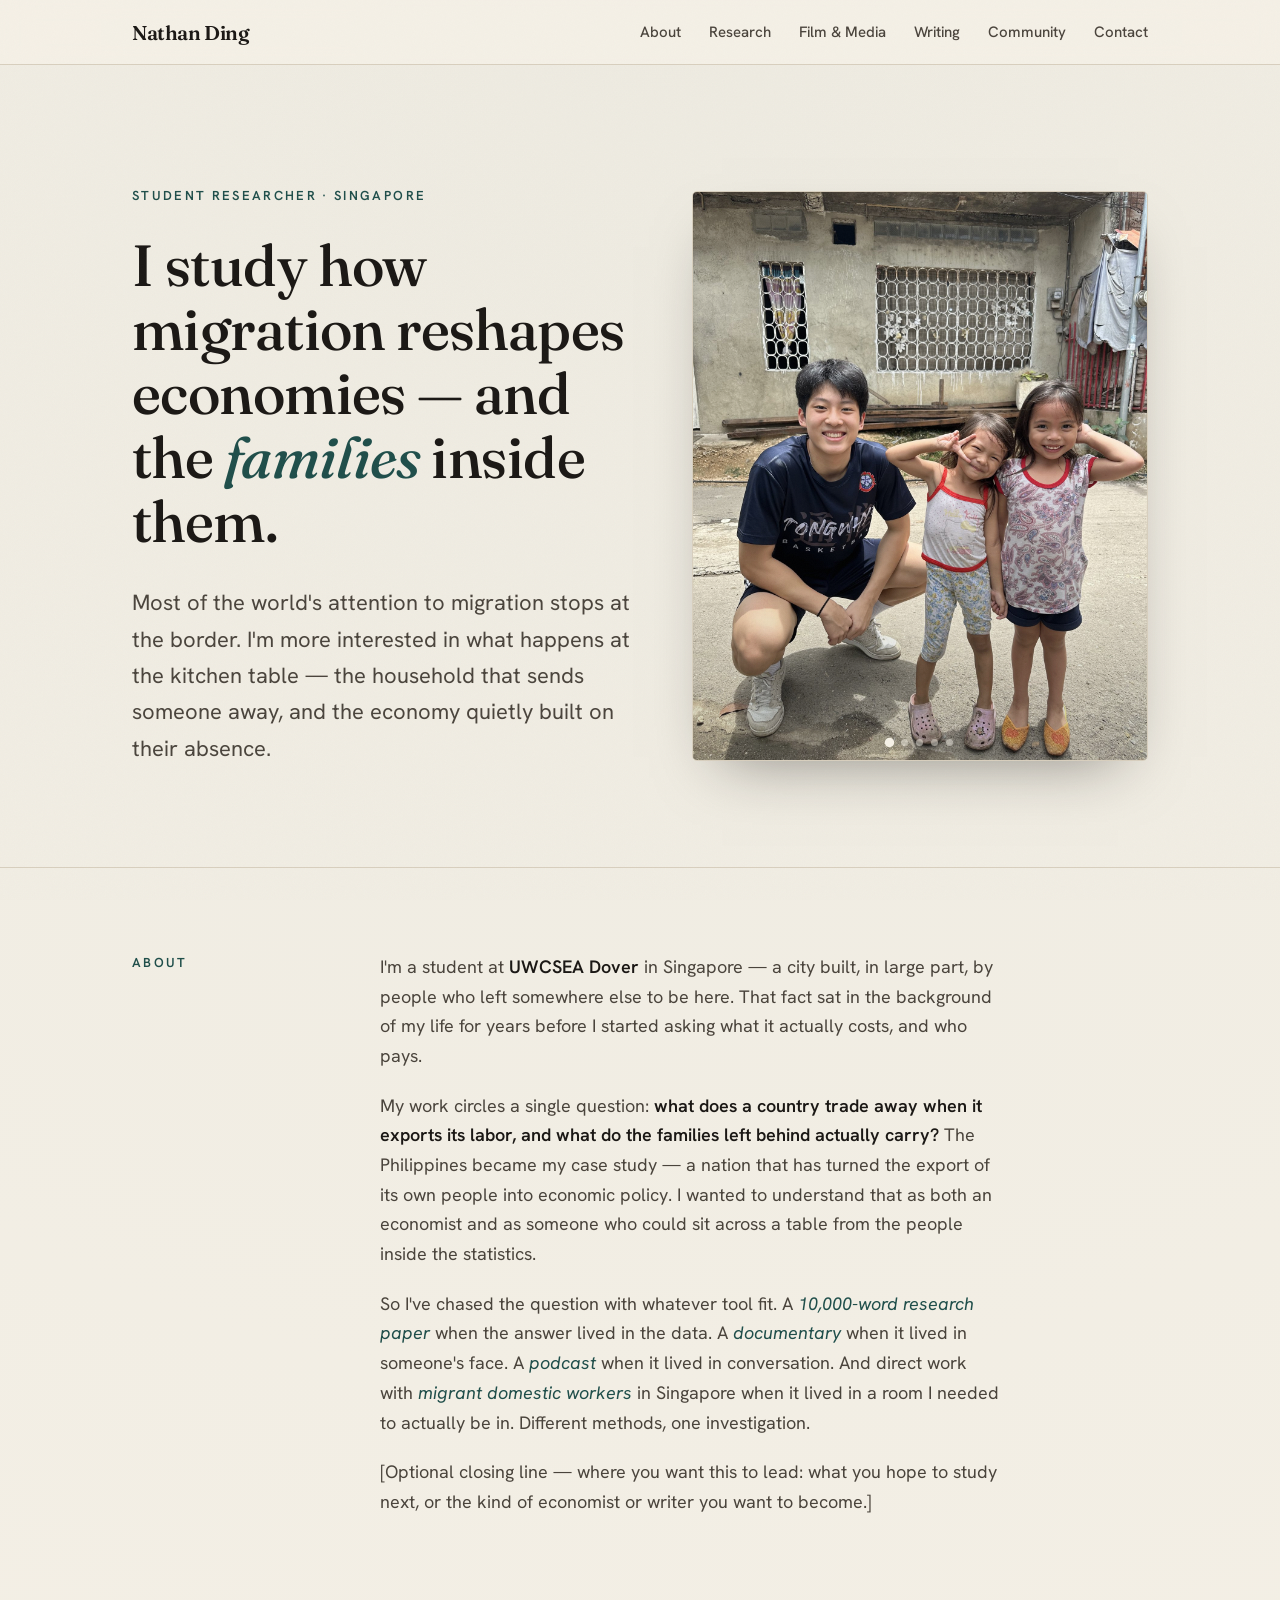
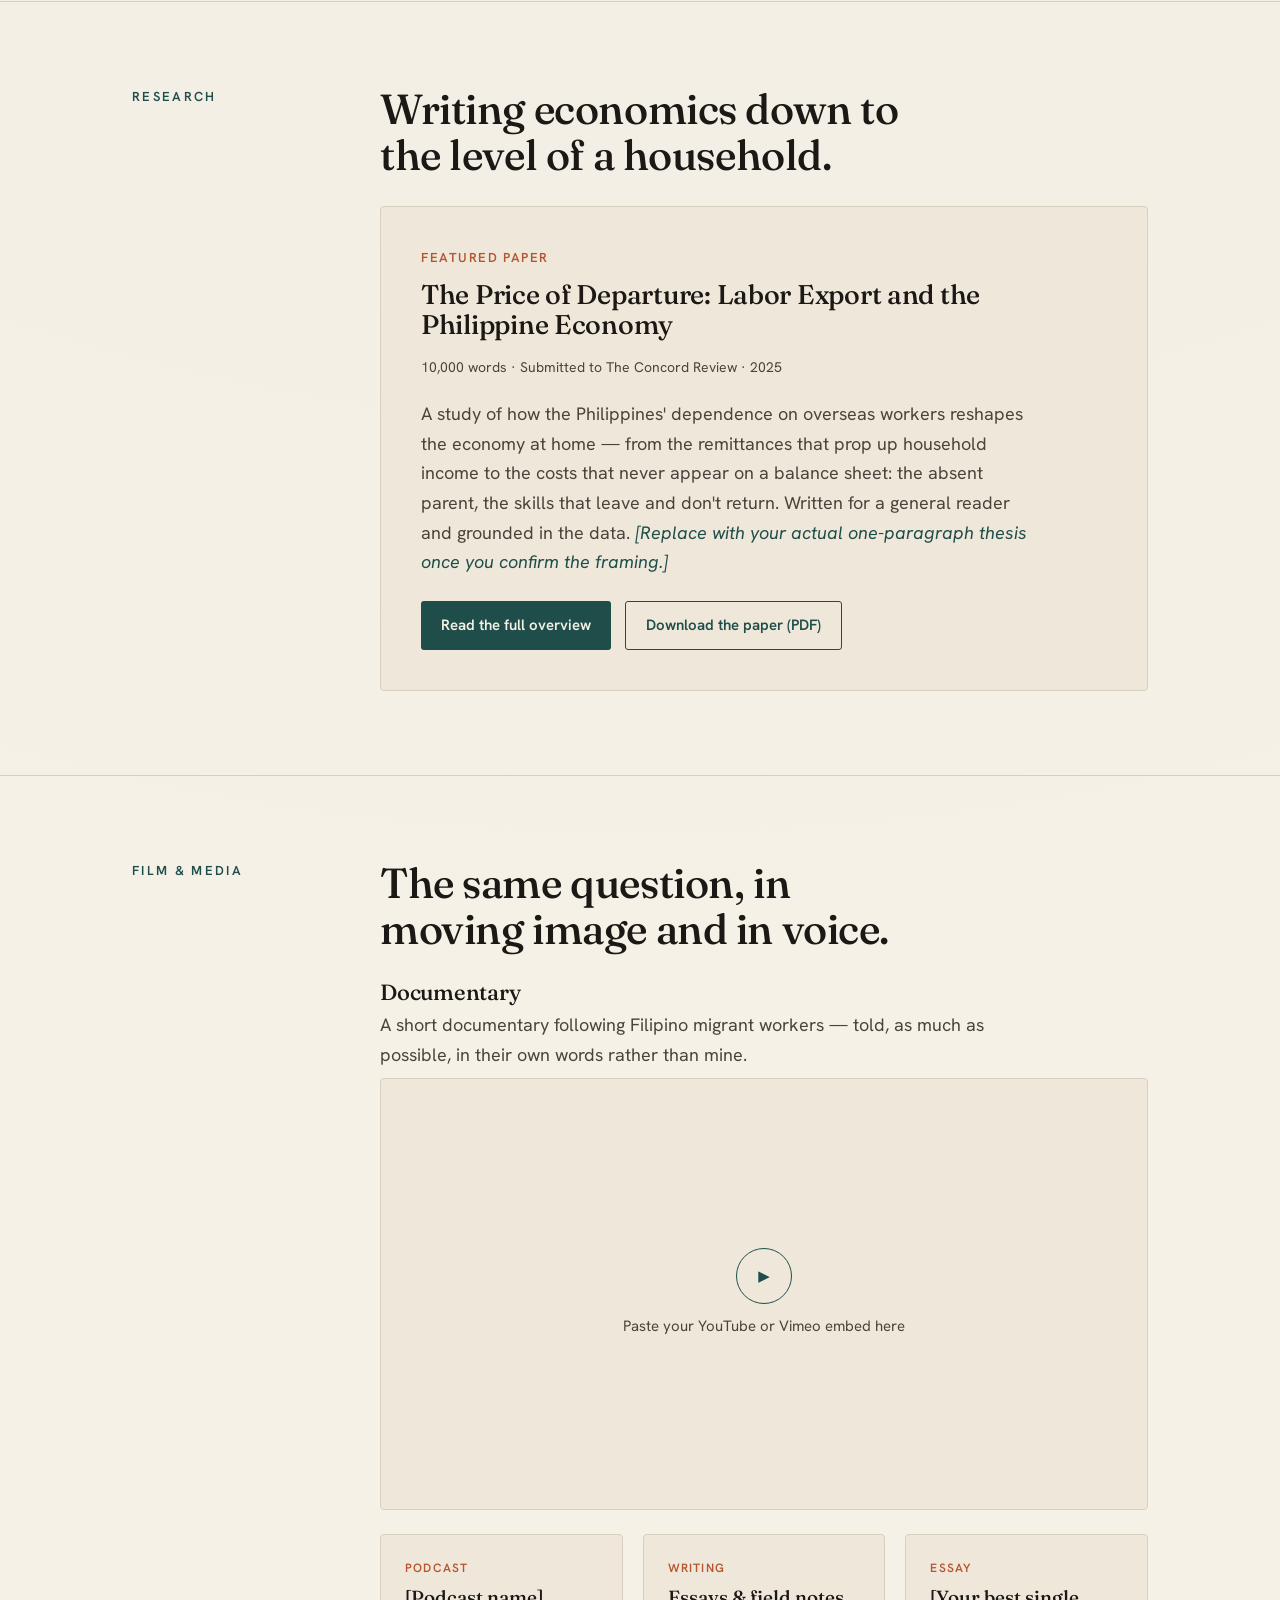
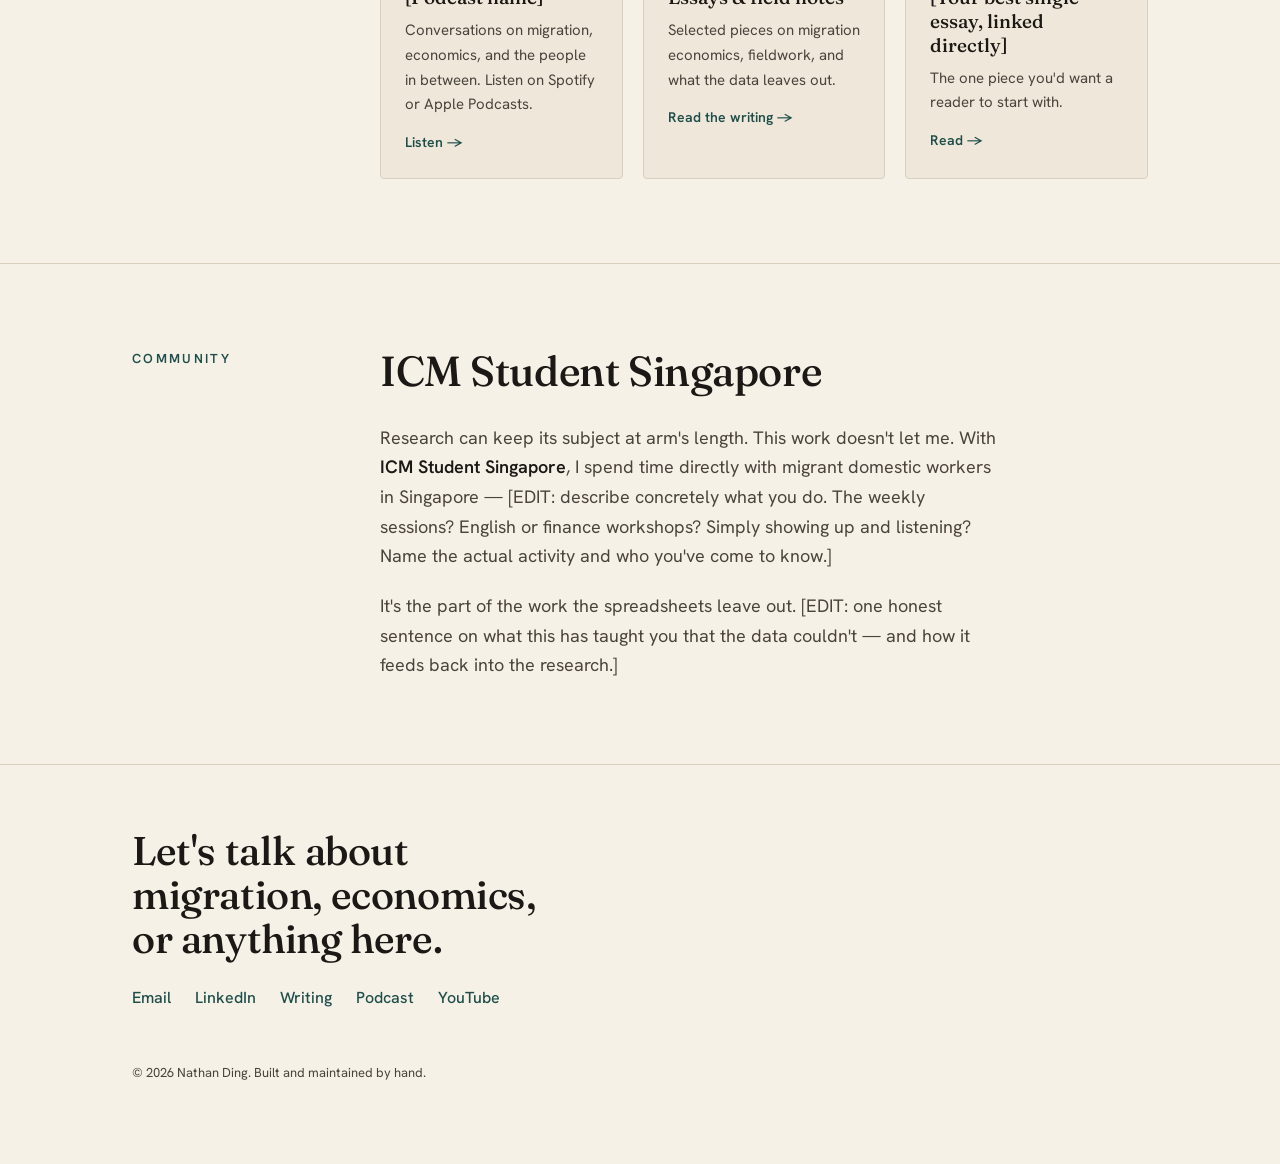
==== commit 3d2c1d9b: "Add files via upload" ====
--- a/index.html
+++ b/index.html
@@ -43,12 +43,11 @@
          The first image needs class="is-active"; the script handles the rest.
          EDIT the alt="" text to accurately describe each photo. -->
     <div class="slideshow reveal d3" id="slideshow" role="group" aria-label="Photos from fieldwork and community work">
-      <img src="images/photo-3.jpg" class="is-active" alt="Nathan with two young children outside a home during fieldwork in the Philippines">
-      <img src="images/photo-1.jpg" alt="Nathan presenting at an ICM Students Singapore session">
-      <img src="images/photo-4.jpg" alt="Nathan sitting with community members during fieldwork">
-      <img src="images/photo-6.jpg" alt="A gathering with community members and donated supplies">
-      <img src="images/photo-5.jpg" alt="Nathan and a community member at a build site">
-      <img src="images/photo-2.jpg" alt="The ICM Students Singapore team after a session">
+      <img src="photo-1.jpg" class="is-active" alt="Nathan with two young children outside a home during fieldwork in the Philippines">
+      <img src="photo-2.jpg" alt="Nathan presenting at an ICM Students Singapore session">
+      <img src="photo-3.jpg" alt="Nathan sitting with community members during fieldwork">
+      <img src="photo-5.jpg" alt="A gathering with community members and donated supplies">
+      <img src="photo-6.jpg" alt="The ICM Students Singapore team after a session">
       <div class="slide-dots" id="slideDots"></div>
     </div>
   </div>
